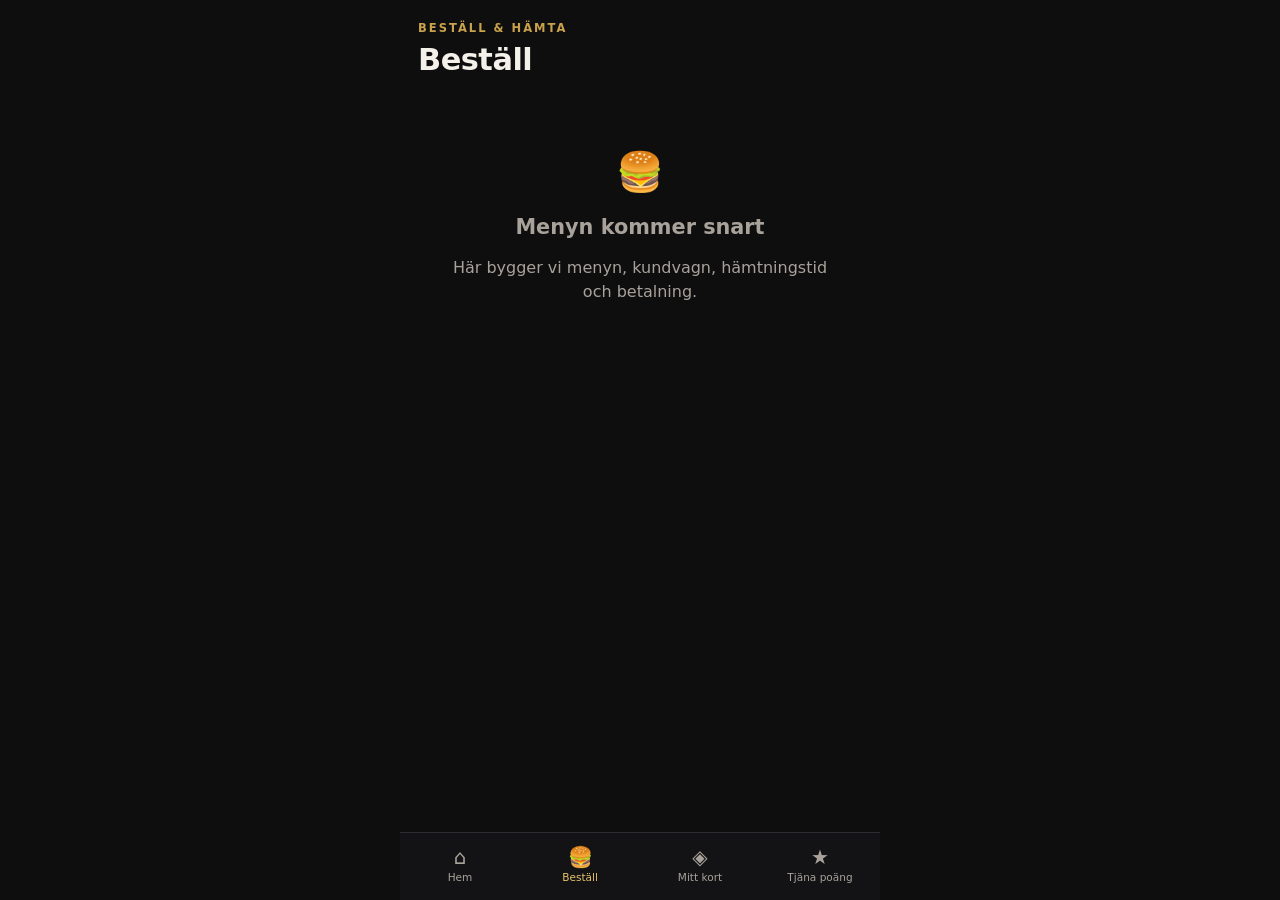
==== bestall.html @ a013df87 "Scaffold app: home page with countdown, bottom nav, base styles, stub pages" ====
<!DOCTYPE html>
<html lang="sv">
<head>
  <meta charset="UTF-8" />
  <meta name="viewport" content="width=device-width, initial-scale=1.0, viewport-fit=cover" />
  <meta name="theme-color" content="#0e0e0f" />
  <title>Beställ &middot; Djursholmsgrillen</title>
  <link rel="stylesheet" href="css/styles.css" />
</head>
<body>
  <main class="page">
    <div class="eyebrow">Beställ &amp; hämta</div>
    <h1>Beställ</h1>
    <div class="stub">
      <div class="big">🍔</div>
      <h2>Menyn kommer snart</h2>
      <p>Här bygger vi menyn, kundvagn, hämtningstid och betalning.</p>
    </div>
  </main>
  <script src="js/app.js"></script>
</body>
</html>
---- css/styles.css ----
/* Djursholmsgrillen — base styles (mobile-first) */

:root {
  --bg: #0e0e0f;
  --bg-elevated: #1a1a1c;
  --surface: #202023;
  --border: #2e2e32;
  --text: #f4f1ea;
  --text-muted: #a8a29a;
  --gold: #c9a24b;
  --gold-bright: #e6c268;
  --platinum: #cfd3d8;
  --black-tier: #1c1c1e;
  --accent: #d64545;
  --radius: 14px;
  --nav-height: 68px;
  --max-width: 480px;
  --font: "Segoe UI", system-ui, -apple-system, Roboto, Helvetica, Arial, sans-serif;
}

* { box-sizing: border-box; margin: 0; padding: 0; }

html, body {
  background: var(--bg);
  color: var(--text);
  font-family: var(--font);
  line-height: 1.5;
  -webkit-font-smoothing: antialiased;
}

body {
  max-width: var(--max-width);
  margin: 0 auto;
  padding-bottom: var(--nav-height);
  min-height: 100vh;
  position: relative;
}

a { color: inherit; text-decoration: none; }

.page { padding: 20px 18px 32px; }

/* ---------- Typography ---------- */
h1 { font-size: 1.9rem; font-weight: 700; letter-spacing: -0.5px; }
h2 { font-size: 1.3rem; font-weight: 600; margin-bottom: 12px; }
h3 { font-size: 1.05rem; font-weight: 600; }
.muted { color: var(--text-muted); }
.eyebrow {
  text-transform: uppercase;
  letter-spacing: 2px;
  font-size: 0.72rem;
  color: var(--gold);
  font-weight: 600;
}

/* ---------- Buttons ---------- */
.btn {
  display: inline-flex;
  align-items: center;
  justify-content: center;
  gap: 8px;
  padding: 14px 20px;
  border-radius: var(--radius);
  font-size: 1rem;
  font-weight: 600;
  border: none;
  cursor: pointer;
  width: 100%;
  transition: transform 0.08s ease, filter 0.15s ease;
}
.btn:active { transform: scale(0.98); }
.btn-primary { background: linear-gradient(135deg, var(--gold), var(--gold-bright)); color: #1a1400; }
.btn-secondary { background: var(--surface); color: var(--text); border: 1px solid var(--border); }
.btn:hover { filter: brightness(1.05); }

/* ---------- Cards ---------- */
.card {
  background: var(--surface);
  border: 1px solid var(--border);
  border-radius: var(--radius);
  padding: 18px;
  margin-bottom: 14px;
}

/* ---------- Hero ---------- */
.hero {
  text-align: center;
  padding: 40px 18px 28px;
  background:
    radial-gradient(120% 90% at 50% 0%, rgba(201,162,75,0.14), transparent 60%),
    var(--bg);
}
.hero .logo-mark {
  font-size: 2.4rem;
  font-weight: 800;
  letter-spacing: -1px;
  line-height: 1.1;
}
.hero .tagline { color: var(--text-muted); margin-top: 8px; font-size: 1rem; }

/* ---------- Countdown ---------- */
.countdown {
  display: flex;
  justify-content: center;
  gap: 10px;
  margin: 26px 0;
}
.countdown .unit {
  background: var(--bg-elevated);
  border: 1px solid var(--border);
  border-radius: 12px;
  padding: 12px 6px;
  min-width: 66px;
  text-align: center;
}
.countdown .num {
  font-size: 1.7rem;
  font-weight: 700;
  color: var(--gold-bright);
  font-variant-numeric: tabular-nums;
}
.countdown .label {
  font-size: 0.66rem;
  text-transform: uppercase;
  letter-spacing: 1px;
  color: var(--text-muted);
  margin-top: 4px;
}

.cta-stack { display: flex; flex-direction: column; gap: 12px; margin-top: 8px; }

/* ---------- Founders ---------- */
.founders { display: flex; gap: 14px; margin-top: 14px; }
.founder { flex: 1; text-align: center; }
.founder .avatar {
  width: 64px; height: 64px;
  border-radius: 50%;
  margin: 0 auto 8px;
  background: linear-gradient(135deg, var(--surface), var(--border));
  display: flex; align-items: center; justify-content: center;
  font-size: 1.4rem; font-weight: 700; color: var(--gold);
  border: 1px solid var(--border);
}

/* ---------- Bottom nav ---------- */
.bottom-nav {
  position: fixed;
  bottom: 0; left: 50%;
  transform: translateX(-50%);
  width: 100%;
  max-width: var(--max-width);
  height: var(--nav-height);
  background: rgba(20,20,22,0.96);
  backdrop-filter: blur(12px);
  border-top: 1px solid var(--border);
  display: flex;
  justify-content: space-around;
  align-items: center;
  z-index: 100;
}
.bottom-nav a {
  display: flex;
  flex-direction: column;
  align-items: center;
  gap: 3px;
  font-size: 0.66rem;
  color: var(--text-muted);
  flex: 1;
  padding: 6px 0;
}
.bottom-nav a .icon { font-size: 1.25rem; line-height: 1; }
.bottom-nav a.active { color: var(--gold-bright); }

/* ---------- Section spacing ---------- */
.section { margin-top: 26px; }
.divider { height: 1px; background: var(--border); margin: 24px 0; border: none; }

/* ---------- Coming soon stub ---------- */
.stub {
  text-align: center;
  padding: 60px 20px;
  color: var(--text-muted);
}
.stub .big { font-size: 2.4rem; margin-bottom: 12px; }
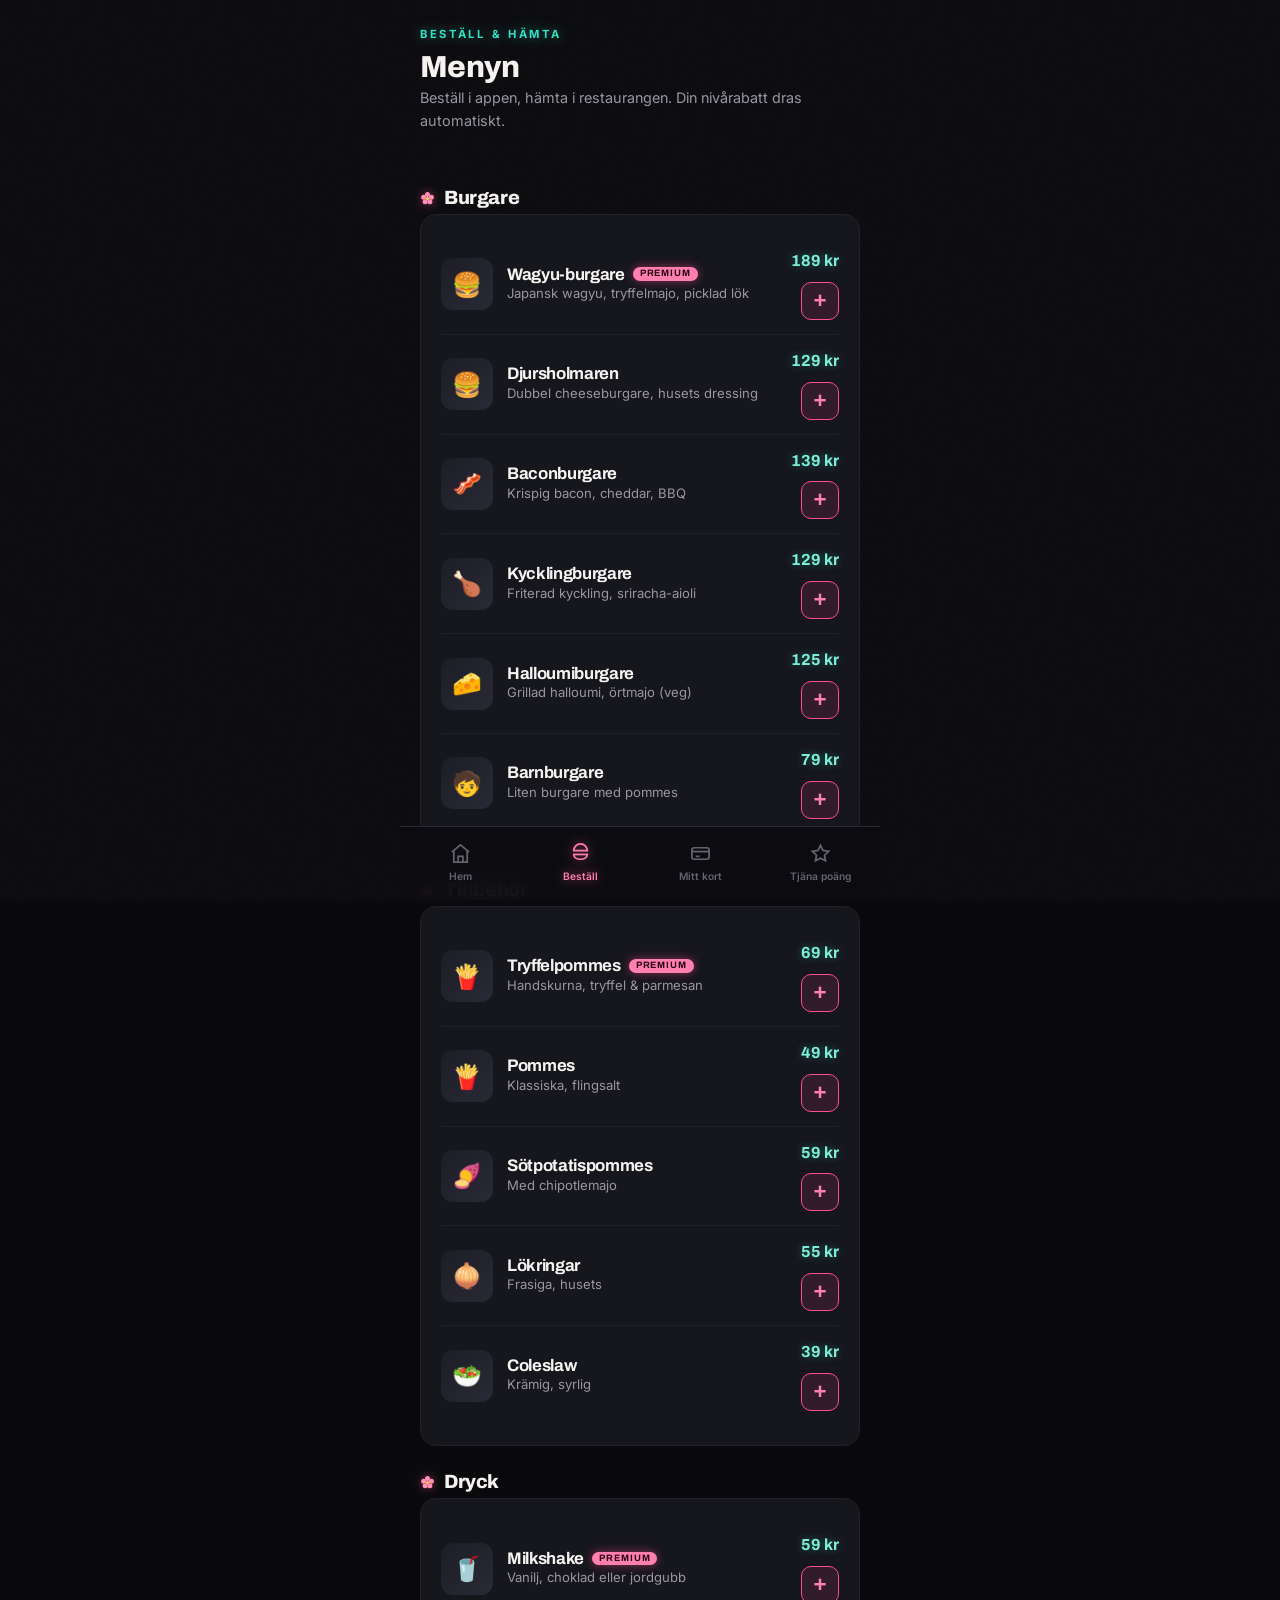
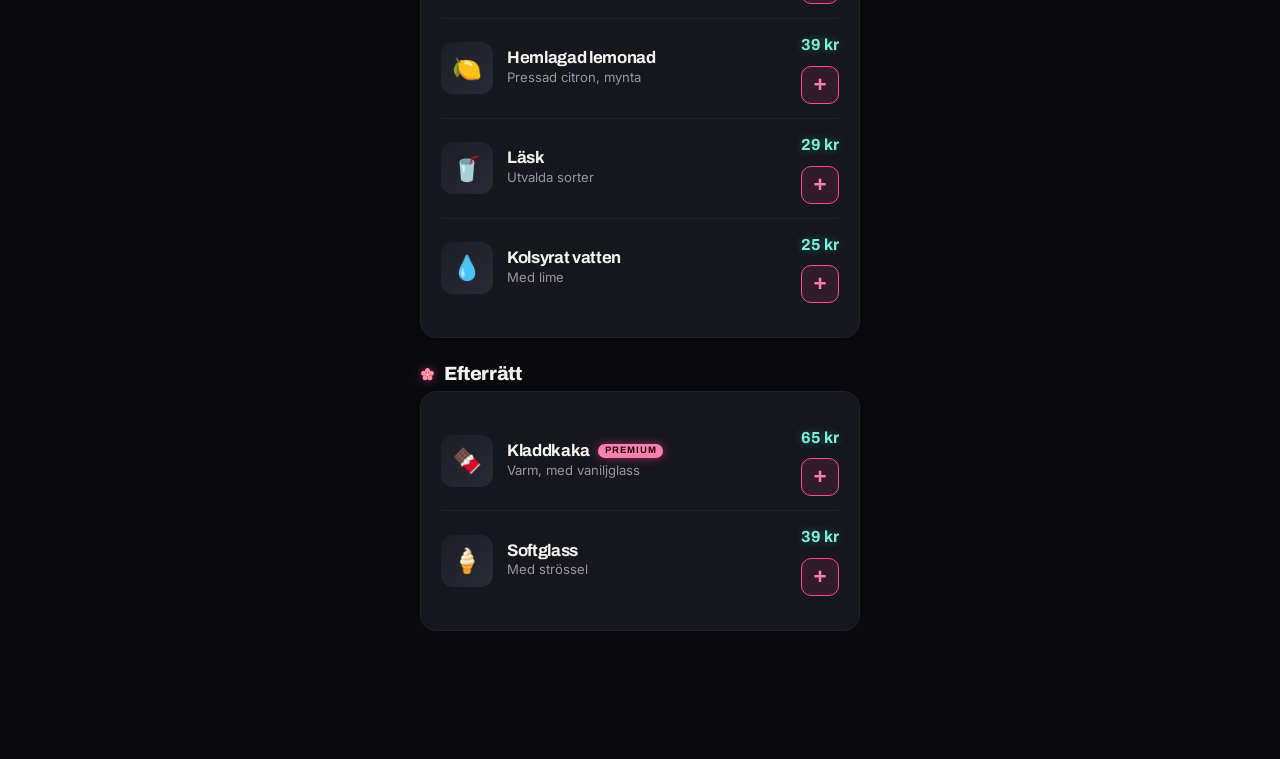
==== commit 3f819bbc: "Build all core screens (front-end): menu+cart+checkout, loyalty card, family, points, claims, bookin" ====
--- a/bestall.html
+++ b/bestall.html
@@ -3,20 +3,30 @@
 <head>
   <meta charset="UTF-8" />
   <meta name="viewport" content="width=device-width, initial-scale=1.0, viewport-fit=cover" />
-  <meta name="theme-color" content="#0e0e0f" />
-  <title>Beställ &middot; Djursholmsgrillen</title>
+  <meta name="theme-color" content="#0a0a0d" />
+  <title>Beställ · Djursholmsgrillen</title>
+  <link rel="preconnect" href="https://fonts.googleapis.com" />
+  <link rel="preconnect" href="https://fonts.gstatic.com" crossorigin />
   <link rel="stylesheet" href="css/styles.css" />
 </head>
 <body>
-  <main class="page">
+  <div class="petals" id="petals"></div>
+
+  <header class="page-head">
     <div class="eyebrow">Beställ &amp; hämta</div>
-    <h1>Beställ</h1>
-    <div class="stub">
-      <div class="big">🍔</div>
-      <h2>Menyn kommer snart</h2>
-      <p>Här bygger vi menyn, kundvagn, hämtningstid och betalning.</p>
-    </div>
-  </main>
+    <h1>Menyn</h1>
+    <p>Beställ i appen, hämta i restaurangen. Din nivårabatt dras automatiskt.</p>
+  </header>
+
+  <main class="page" id="menu"></main>
+
+  <a class="cart-bar hidden" id="cartBar" href="kassa.html">
+    <span><span class="cart-count" id="cartCount">0</span> i varukorgen</span>
+    <span id="cartSum">0 kr</span>
+  </a>
+
+  <script src="js/data.js"></script>
   <script src="js/app.js"></script>
+  <script src="js/bestall.js"></script>
 </body>
 </html>
--- a/css/styles.css
+++ b/css/styles.css
@@ -1,184 +1,463 @@
-/* Djursholmsgrillen — base styles (mobile-first) */
+/* ============================================================
+   Djursholmsgrillen — Design System (mobile-first)
+   Theme: Japanese izakaya — sakura + neon LED
+   ============================================================ */
+
+@import url("https://fonts.googleapis.com/css2?family=Archivo:wght@600;700;800;900&family=Inter:wght@400;500;600;700&display=swap");
 
 :root {
-  --bg: #0e0e0f;
-  --bg-elevated: #1a1a1c;
-  --surface: #202023;
-  --border: #2e2e32;
-  --text: #f4f1ea;
-  --text-muted: #a8a29a;
-  --gold: #c9a24b;
-  --gold-bright: #e6c268;
-  --platinum: #cfd3d8;
-  --black-tier: #1c1c1e;
-  --accent: #d64545;
-  --radius: 14px;
-  --nav-height: 68px;
+  /* Base — deep, warm near-black */
+  --bg: #0a0a0d;
+  --bg-2: #101015;
+  --surface: #16161d;
+  --surface-2: #1d1d26;
+  --border: #2a2a36;
+  --border-soft: #212129;
+  --text: #f5f2f0;
+  --text-muted: #9a95a3;
+  --text-dim: #67626f;
+
+  /* Neon LED accents */
+  --neon-pink: #ff4d8d;
+  --neon-pink-soft: #ff7fae;
+  --neon-jade: #34e0c4;
+  --neon-jade-soft: #7defd9;
+  --blossom: #ffc2d6;
+  --gold: #e7c979;      /* kept only for Guld tier */
+
+  /* Shape */
+  --radius: 16px;
+  --radius-lg: 22px;
+  --radius-sm: 10px;
+  --nav-height: 74px;
   --max-width: 480px;
-  --font: "Segoe UI", system-ui, -apple-system, Roboto, Helvetica, Arial, sans-serif;
+
+  /* Type */
+  --display: "Archivo", "Segoe UI", system-ui, sans-serif;
+  --body: "Inter", "Segoe UI", system-ui, sans-serif;
+
+  /* Motion */
+  --ease: cubic-bezier(0.22, 1, 0.36, 1);
+
+  /* Glow */
+  --glow-pink: 0 0 8px rgba(255,77,141,0.75), 0 0 22px rgba(255,77,141,0.5), 0 0 44px rgba(255,77,141,0.28);
+  --glow-jade: 0 0 8px rgba(52,224,196,0.7), 0 0 22px rgba(52,224,196,0.45), 0 0 40px rgba(52,224,196,0.25);
+  --shadow: 0 12px 42px rgba(0, 0, 0, 0.5);
 }
 
 * { box-sizing: border-box; margin: 0; padding: 0; }
-
-html, body {
+html { scroll-behavior: smooth; }
+
+body {
   background: var(--bg);
   color: var(--text);
-  font-family: var(--font);
-  line-height: 1.5;
+  font-family: var(--body);
+  line-height: 1.55;
   -webkit-font-smoothing: antialiased;
-}
-
-body {
+  text-rendering: optimizeLegibility;
   max-width: var(--max-width);
   margin: 0 auto;
   padding-bottom: var(--nav-height);
   min-height: 100vh;
   position: relative;
+  overflow-x: hidden;
+}
+body::after {
+  content: "";
+  position: fixed; inset: 0;
+  pointer-events: none; z-index: 1; opacity: 0.045;
+  background-image: url("data:image/svg+xml,%3Csvg xmlns='http://www.w3.org/2000/svg' width='120' height='120'%3E%3Cfilter id='n'%3E%3CfeTurbulence type='fractalNoise' baseFrequency='0.9' numOctaves='2'/%3E%3C/filter%3E%3Crect width='100%25' height='100%25' filter='url(%23n)'/%3E%3C/svg%3E");
 }
 
 a { color: inherit; text-decoration: none; }
-
-.page { padding: 20px 18px 32px; }
+.page { padding: 24px 20px 40px; position: relative; z-index: 2; }
 
 /* ---------- Typography ---------- */
-h1 { font-size: 1.9rem; font-weight: 700; letter-spacing: -0.5px; }
-h2 { font-size: 1.3rem; font-weight: 600; margin-bottom: 12px; }
-h3 { font-size: 1.05rem; font-weight: 600; }
+h1, h2, h3 { font-family: var(--display); letter-spacing: -0.02em; line-height: 1.05; }
+h1 { font-size: 2.1rem; font-weight: 800; }
+h2 { font-size: 1.5rem; font-weight: 800; margin-bottom: 14px; }
+h3 { font-size: 1.05rem; font-weight: 700; }
 .muted { color: var(--text-muted); }
 .eyebrow {
+  font-family: var(--body);
   text-transform: uppercase;
-  letter-spacing: 2px;
-  font-size: 0.72rem;
-  color: var(--gold);
-  font-weight: 600;
+  letter-spacing: 0.24em;
+  font-size: 0.7rem;
+  color: var(--neon-jade);
+  font-weight: 700;
+  text-shadow: 0 0 12px rgba(52,224,196,0.5);
 }
 
 /* ---------- Buttons ---------- */
 .btn {
-  display: inline-flex;
-  align-items: center;
-  justify-content: center;
-  gap: 8px;
-  padding: 14px 20px;
+  display: inline-flex; align-items: center; justify-content: center;
+  gap: 10px; padding: 16px 22px;
   border-radius: var(--radius);
-  font-size: 1rem;
-  font-weight: 600;
-  border: none;
-  cursor: pointer;
-  width: 100%;
-  transition: transform 0.08s ease, filter 0.15s ease;
-}
-.btn:active { transform: scale(0.98); }
-.btn-primary { background: linear-gradient(135deg, var(--gold), var(--gold-bright)); color: #1a1400; }
-.btn-secondary { background: var(--surface); color: var(--text); border: 1px solid var(--border); }
-.btn:hover { filter: brightness(1.05); }
+  font-family: var(--body); font-size: 1rem; font-weight: 700;
+  border: none; cursor: pointer; width: 100%;
+  transition: transform 0.12s var(--ease), box-shadow 0.25s var(--ease), filter 0.2s;
+}
+.btn:active { transform: scale(0.97); }
+.btn-primary {
+  background: linear-gradient(135deg, var(--neon-pink-soft), var(--neon-pink) 60%, #d62e6f);
+  color: #2a0512;
+  box-shadow: var(--glow-pink);
+}
+.btn-primary:hover { box-shadow: 0 0 12px rgba(255,77,141,0.9), 0 0 30px rgba(255,77,141,0.6), 0 0 60px rgba(255,77,141,0.35); }
+.btn-secondary { background: var(--surface-2); color: var(--text); border: 1px solid var(--border); }
+.btn-ghost {
+  background: rgba(255,255,255,0.03);
+  border: 1px solid var(--neon-jade);
+  color: var(--neon-jade-soft);
+  box-shadow: inset 0 0 12px rgba(52,224,196,0.12), 0 0 14px rgba(52,224,196,0.18);
+}
 
 /* ---------- Cards ---------- */
 .card {
   background: var(--surface);
-  border: 1px solid var(--border);
+  border: 1px solid var(--border-soft);
   border-radius: var(--radius);
-  padding: 18px;
+  padding: 20px;
   margin-bottom: 14px;
 }
 
-/* ---------- Hero ---------- */
+/* ============================================================
+   HERO
+   ============================================================ */
 .hero {
-  text-align: center;
-  padding: 40px 18px 28px;
-  background:
-    radial-gradient(120% 90% at 50% 0%, rgba(201,162,75,0.14), transparent 60%),
-    var(--bg);
-}
-.hero .logo-mark {
-  font-size: 2.4rem;
-  font-weight: 800;
-  letter-spacing: -1px;
-  line-height: 1.1;
-}
-.hero .tagline { color: var(--text-muted); margin-top: 8px; font-size: 1rem; }
-
-/* ---------- Countdown ---------- */
-.countdown {
-  display: flex;
-  justify-content: center;
-  gap: 10px;
-  margin: 26px 0;
-}
+  position: relative; z-index: 2;
+  min-height: 92vh;
+  display: flex; flex-direction: column; justify-content: flex-end;
+  padding: 0 22px 40px;
+  overflow: hidden; isolation: isolate;
+}
+.hero::before {
+  content: ""; position: absolute; inset: 0; z-index: -2;
+  background-image: var(--hero-img, none),
+    radial-gradient(70% 45% at 78% 12%, rgba(255,77,141,0.30), transparent 60%),
+    radial-gradient(80% 55% at 12% 88%, rgba(52,224,196,0.22), transparent 62%),
+    radial-gradient(120% 90% at 50% 120%, rgba(120,40,90,0.18), transparent 60%),
+    linear-gradient(180deg, #140b12 0%, #0a0a0d 72%);
+  background-size: cover; background-position: center;
+}
+.hero::after {
+  content: ""; position: absolute; inset: 0; z-index: -1;
+  background: linear-gradient(180deg, rgba(10,10,13,0.1) 0%, rgba(10,10,13,0.5) 60%, var(--bg) 100%);
+}
+
+/* sakura branch, top-right */
+.sakura-branch {
+  position: absolute; top: -10px; right: -20px;
+  width: 230px; height: 230px; z-index: -1;
+  opacity: 0.9; pointer-events: none;
+  filter: drop-shadow(0 0 10px rgba(255,77,141,0.35));
+}
+
+.hero .hero-eyebrow { margin-bottom: 16px; }
+.hero .wordmark {
+  font-family: var(--display); font-weight: 900;
+  font-size: clamp(2.3rem, 12.5vw, 3.1rem);
+  line-height: 0.9; letter-spacing: -0.035em; text-transform: uppercase;
+  text-shadow: 0 0 18px rgba(255,255,255,0.12);
+}
+.hero .wordmark .line-2 {
+  color: var(--neon-pink-soft);
+  display: block;
+  text-shadow: var(--glow-pink);
+}
+.hero .tagline { color: var(--text); opacity: 0.9; margin-top: 14px; font-size: 1.05rem; max-width: 22ch; }
+
+/* countdown */
+.countdown { display: flex; gap: 8px; margin: 26px 0 22px; }
 .countdown .unit {
-  background: var(--bg-elevated);
-  border: 1px solid var(--border);
-  border-radius: 12px;
-  padding: 12px 6px;
-  min-width: 66px;
-  text-align: center;
+  background: rgba(255,255,255,0.04);
+  border: 1px solid rgba(52,224,196,0.28);
+  box-shadow: inset 0 0 14px rgba(52,224,196,0.08), 0 0 12px rgba(52,224,196,0.1);
+  backdrop-filter: blur(8px);
+  border-radius: 12px; padding: 12px 4px; flex: 1; text-align: center;
 }
 .countdown .num {
-  font-size: 1.7rem;
-  font-weight: 700;
-  color: var(--gold-bright);
-  font-variant-numeric: tabular-nums;
-}
-.countdown .label {
-  font-size: 0.66rem;
-  text-transform: uppercase;
-  letter-spacing: 1px;
-  color: var(--text-muted);
-  margin-top: 4px;
-}
-
-.cta-stack { display: flex; flex-direction: column; gap: 12px; margin-top: 8px; }
+  font-family: var(--display); font-size: 1.6rem; font-weight: 800;
+  color: var(--neon-jade-soft); font-variant-numeric: tabular-nums;
+  text-shadow: 0 0 12px rgba(52,224,196,0.55);
+}
+.countdown .label { font-size: 0.6rem; text-transform: uppercase; letter-spacing: 0.12em; color: var(--text-muted); margin-top: 3px; }
+.opening-line { font-size: 0.85rem; color: var(--neon-pink-soft); font-weight: 600; text-shadow: 0 0 10px rgba(255,77,141,0.45); }
+
+/* open-now badge */
+.open-badge {
+  display: inline-flex; align-items: center; gap: 9px;
+  align-self: flex-start;
+  margin: 22px 0 4px;
+  padding: 9px 15px;
+  border-radius: 999px;
+  font-size: 0.85rem; font-weight: 600;
+  color: var(--neon-jade-soft);
+  background: rgba(52,224,196,0.08);
+  border: 1px solid rgba(52,224,196,0.4);
+  box-shadow: 0 0 16px rgba(52,224,196,0.18);
+}
+.open-badge .dot {
+  width: 9px; height: 9px; border-radius: 50%;
+  background: var(--neon-jade);
+  box-shadow: 0 0 8px var(--neon-jade), 0 0 14px var(--neon-jade);
+  animation: pulse 2s var(--ease) infinite;
+}
+@keyframes pulse { 0%,100%{opacity:1} 50%{opacity:0.4} }
+
+.cta-stack { display: flex; flex-direction: column; gap: 12px; margin-top: 20px; }
+
+.scroll-cue { position: absolute; bottom: 14px; left: 50%; transform: translateX(-50%); color: var(--neon-jade); font-size: 1.1rem; animation: bob 1.8s var(--ease) infinite; }
+@keyframes bob { 0%,100%{transform:translate(-50%,0)} 50%{transform:translate(-50%,6px)} }
+
+/* ---------- Falling petals ---------- */
+.petals { position: fixed; inset: 0; pointer-events: none; z-index: 3; overflow: hidden; max-width: var(--max-width); left: 50%; transform: translateX(-50%); }
+.petal {
+  position: absolute; top: -24px;
+  width: 12px; height: 12px;
+  background: radial-gradient(circle at 30% 30%, var(--blossom), var(--neon-pink) 90%);
+  border-radius: 12px 1px 12px 1px;
+  opacity: 0.85;
+  animation: fall linear infinite;
+  filter: drop-shadow(0 0 4px rgba(255,77,141,0.4));
+}
+@keyframes fall {
+  0%   { transform: translateY(-10vh) translateX(0) rotate(0deg); opacity: 0; }
+  10%  { opacity: 0.85; }
+  100% { transform: translateY(110vh) translateX(40px) rotate(360deg); opacity: 0; }
+}
+
+/* ============================================================
+   LOYALTY BAND
+   ============================================================ */
+.band {
+  position: relative; z-index: 2;
+  margin: 4px 14px 0; padding: 30px 22px;
+  border-radius: var(--radius-lg);
+  background: linear-gradient(135deg, #1b0c16, #170f1e 60%, #0f0d14);
+  border: 1px solid var(--neon-pink);
+  box-shadow: 0 0 20px rgba(255,77,141,0.22), inset 0 0 24px rgba(255,77,141,0.06);
+  overflow: hidden;
+}
+.band::before { content: ""; position: absolute; top: -40%; right: -20%; width: 240px; height: 240px; background: radial-gradient(circle, rgba(255,77,141,0.4), transparent 65%); }
+.band .eyebrow { margin-bottom: 10px; }
+.band h2 { font-size: 1.8rem; margin-bottom: 8px; }
+.band p { color: var(--text-muted); margin-bottom: 18px; }
+
+/* ============================================================
+   TIER CARDS
+   ============================================================ */
+.tier-scroll { display: flex; gap: 14px; overflow-x: auto; padding: 4px 20px 10px; scroll-snap-type: x mandatory; scrollbar-width: none; }
+.tier-scroll::-webkit-scrollbar { display: none; }
+.tier-card {
+  scroll-snap-align: center; min-width: 265px; height: 165px;
+  border-radius: 18px; padding: 20px;
+  display: flex; flex-direction: column; justify-content: space-between;
+  position: relative; overflow: hidden; box-shadow: var(--shadow);
+}
+.tier-card .tier-name { font-family: var(--display); font-weight: 800; font-size: 1.35rem; letter-spacing: 0.02em; }
+.tier-card .tier-disc { font-size: 0.85rem; opacity: 0.82; }
+.tier-card .tier-brand { font-size: 0.72rem; text-transform: uppercase; letter-spacing: 0.18em; opacity: 0.7; }
+.tier-card .chip { width: 34px; height: 26px; border-radius: 6px; background: linear-gradient(135deg, rgba(255,255,255,0.85), rgba(255,255,255,0.35)); opacity: 0.85; }
+.tier-card.guld { background: linear-gradient(135deg, #e7c979, #c9a24b 55%, #8a6b23); color: #2a2000; }
+.tier-card.platinum { background: linear-gradient(135deg, #eef1f4, #c3c9d0 55%, #9aa1a9); color: #23262b; }
+.tier-card.black { background: linear-gradient(135deg, #241722, #131117 60%, #050406); color: #f2eee5; border: 1px solid var(--neon-pink); box-shadow: 0 0 18px rgba(255,77,141,0.25); }
+.tier-card.black .tier-name { color: var(--neon-pink-soft); text-shadow: 0 0 12px rgba(255,77,141,0.6); }
+.tier-card::after { content: ""; position: absolute; top: -60%; left: -20%; width: 80%; height: 200%; background: linear-gradient(90deg, transparent, rgba(255,255,255,0.16), transparent); transform: rotate(20deg); }
+
+/* ============================================================
+   MENU TEASER
+   ============================================================ */
+.menu-item { display: flex; align-items: center; gap: 14px; padding: 14px 0; border-bottom: 1px solid var(--border-soft); }
+.menu-item:last-child { border-bottom: none; }
+.menu-item .thumb { width: 52px; height: 52px; border-radius: 12px; background: linear-gradient(135deg, var(--surface-2), var(--border)); display: flex; align-items: center; justify-content: center; font-size: 1.5rem; flex-shrink: 0; }
+.menu-item .info { flex: 1; min-width: 0; }
+.menu-item .info h3 { display: flex; align-items: center; gap: 8px; }
+.menu-item .info p { font-size: 0.82rem; color: var(--text-muted); }
+.menu-item .price { font-family: var(--display); font-weight: 700; color: var(--neon-jade-soft); white-space: nowrap; text-shadow: 0 0 10px rgba(52,224,196,0.4); }
+.tag-premium { font-size: 0.58rem; font-weight: 700; text-transform: uppercase; letter-spacing: 0.1em; color: #2a0512; background: var(--neon-pink-soft); padding: 2px 7px; border-radius: 20px; box-shadow: 0 0 10px rgba(255,77,141,0.5); }
 
 /* ---------- Founders ---------- */
-.founders { display: flex; gap: 14px; margin-top: 14px; }
+.founders { display: flex; gap: 14px; }
 .founder { flex: 1; text-align: center; }
 .founder .avatar {
-  width: 64px; height: 64px;
-  border-radius: 50%;
-  margin: 0 auto 8px;
-  background: linear-gradient(135deg, var(--surface), var(--border));
+  width: 70px; height: 70px; border-radius: 50%; margin: 0 auto 10px;
+  background: linear-gradient(135deg, var(--surface-2), var(--border));
   display: flex; align-items: center; justify-content: center;
-  font-size: 1.4rem; font-weight: 700; color: var(--gold);
-  border: 1px solid var(--border);
-}
-
-/* ---------- Bottom nav ---------- */
+  font-family: var(--display); font-size: 1.5rem; font-weight: 800; color: var(--neon-pink-soft);
+  border: 1px solid var(--neon-pink); box-shadow: 0 0 14px rgba(255,77,141,0.3);
+}
+
+/* ---------- Sections ---------- */
+.section { margin-top: 34px; position: relative; z-index: 2; }
+.section-head { display: flex; align-items: baseline; justify-content: space-between; margin-bottom: 4px; }
+.section-head h2 { display: flex; align-items: center; gap: 9px; }
+.section-head a { font-size: 0.82rem; color: var(--neon-jade); font-weight: 600; }
+/* small blossom bullet before section titles */
+.section h2::before {
+  content: "";
+  display: inline-block;
+  width: 16px; height: 16px;
+  margin-right: 9px;
+  vertical-align: -2px;
+  background-image: url("data:image/svg+xml,%3Csvg xmlns='http://www.w3.org/2000/svg' viewBox='-12 -12 24 24'%3E%3Cg fill='%23ff8fb4'%3E%3Ccircle r='4' cx='0' cy='-6.5'/%3E%3Ccircle r='4' cx='6.2' cy='-2'/%3E%3Ccircle r='4' cx='3.8' cy='5.3'/%3E%3Ccircle r='4' cx='-3.8' cy='5.3'/%3E%3Ccircle r='4' cx='-6.2' cy='-2'/%3E%3Ccircle r='2.6' cx='0' cy='0' fill='%23ffd24d'/%3E%3C/g%3E%3C/svg%3E");
+  background-size: contain; background-repeat: no-repeat;
+  filter: drop-shadow(0 0 5px rgba(255,77,141,0.5));
+}
+.section-head h2::before { margin-right: 0; }
+.divider { height: 1px; background: var(--border-soft); margin: 30px 0; border: none; }
+
+/* ---------- Footer ---------- */
+.site-footer { position: relative; z-index: 2; margin: 40px 14px 0; padding: 26px 20px; border-radius: var(--radius-lg); background: var(--bg-2); border: 1px solid var(--border-soft); text-align: center; }
+.site-footer .loc { font-family: var(--display); font-weight: 700; font-size: 1.1rem; color: var(--neon-pink-soft); text-shadow: 0 0 12px rgba(255,77,141,0.4); }
+.site-footer .small { font-size: 0.8rem; color: var(--text-muted); margin-top: 6px; }
+
+/* ---------- Scroll reveal ---------- */
+.reveal { opacity: 0; transform: translateY(24px); transition: opacity 0.7s var(--ease), transform 0.7s var(--ease); }
+.reveal.in { opacity: 1; transform: none; }
+
+/* ============================================================
+   BOTTOM NAV
+   ============================================================ */
 .bottom-nav {
-  position: fixed;
-  bottom: 0; left: 50%;
-  transform: translateX(-50%);
-  width: 100%;
-  max-width: var(--max-width);
-  height: var(--nav-height);
-  background: rgba(20,20,22,0.96);
-  backdrop-filter: blur(12px);
+  position: fixed; bottom: 0; left: 50%; transform: translateX(-50%);
+  width: 100%; max-width: var(--max-width); height: var(--nav-height);
+  background: rgba(13,13,17,0.92); backdrop-filter: blur(16px);
   border-top: 1px solid var(--border);
-  display: flex;
-  justify-content: space-around;
-  align-items: center;
-  z-index: 100;
-}
-.bottom-nav a {
-  display: flex;
-  flex-direction: column;
-  align-items: center;
-  gap: 3px;
-  font-size: 0.66rem;
-  color: var(--text-muted);
-  flex: 1;
-  padding: 6px 0;
-}
-.bottom-nav a .icon { font-size: 1.25rem; line-height: 1; }
-.bottom-nav a.active { color: var(--gold-bright); }
-
-/* ---------- Section spacing ---------- */
-.section { margin-top: 26px; }
-.divider { height: 1px; background: var(--border); margin: 24px 0; border: none; }
-
-/* ---------- Coming soon stub ---------- */
-.stub {
-  text-align: center;
-  padding: 60px 20px;
-  color: var(--text-muted);
-}
-.stub .big { font-size: 2.4rem; margin-bottom: 12px; }
+  display: flex; justify-content: space-around; align-items: center;
+  padding-bottom: env(safe-area-inset-bottom, 0); z-index: 100;
+}
+.bottom-nav a { display: flex; flex-direction: column; align-items: center; gap: 4px; font-size: 0.64rem; font-weight: 600; color: var(--text-dim); flex: 1; padding: 8px 0; transition: color 0.2s var(--ease); }
+.bottom-nav a svg { width: 23px; height: 23px; stroke: currentColor; fill: none; stroke-width: 1.8; }
+.bottom-nav a.active { color: var(--neon-pink-soft); filter: drop-shadow(0 0 6px rgba(255,77,141,0.6)); }
+
+/* ---------- Stub pages ---------- */
+.stub { text-align: center; padding: 70px 20px; color: var(--text-muted); position: relative; z-index: 2; }
+.stub .big { font-size: 2.6rem; margin-bottom: 14px; }
+.stub h2 { color: var(--text); }
+
+/* ============================================================
+   SHARED PAGE COMPONENTS
+   ============================================================ */
+
+/* page header */
+.page-head { position: relative; z-index: 2; padding: 26px 20px 6px; }
+.page-head .eyebrow { margin-bottom: 8px; }
+.page-head h1 { font-size: 1.9rem; }
+.page-head p { color: var(--text-muted); font-size: 0.9rem; margin-top: 4px; }
+
+/* menu category */
+.menu-cat-title {
+  font-family: var(--display); font-weight: 800; font-size: 1.2rem;
+  margin: 26px 0 6px; display: flex; align-items: center; gap: 9px;
+}
+.menu-cat-title::before {
+  content: ""; width: 15px; height: 15px; display: inline-block;
+  background-image: url("data:image/svg+xml,%3Csvg xmlns='http://www.w3.org/2000/svg' viewBox='-12 -12 24 24'%3E%3Cg fill='%23ff8fb4'%3E%3Ccircle r='4' cx='0' cy='-6.5'/%3E%3Ccircle r='4' cx='6.2' cy='-2'/%3E%3Ccircle r='4' cx='3.8' cy='5.3'/%3E%3Ccircle r='4' cx='-3.8' cy='5.3'/%3E%3Ccircle r='4' cx='-6.2' cy='-2'/%3E%3Ccircle r='2.6' cx='0' cy='0' fill='%23ffd24d'/%3E%3C/g%3E%3C/svg%3E");
+  background-size: contain; background-repeat: no-repeat;
+  filter: drop-shadow(0 0 5px rgba(255,77,141,0.5));
+}
+.menu-item .add-btn {
+  width: 38px; height: 38px; border-radius: 10px; flex-shrink: 0;
+  background: rgba(255,77,141,0.12); border: 1px solid var(--neon-pink);
+  color: var(--neon-pink-soft); font-size: 1.4rem; font-weight: 700;
+  display: flex; align-items: center; justify-content: center; cursor: pointer;
+  transition: transform 0.1s var(--ease), box-shadow 0.2s;
+}
+.menu-item .add-btn:active { transform: scale(0.9); }
+.menu-item .add-btn.in-cart { box-shadow: 0 0 12px rgba(255,77,141,0.5); }
+
+/* quantity stepper */
+.stepper { display: flex; align-items: center; gap: 12px; }
+.stepper button {
+  width: 30px; height: 30px; border-radius: 8px; cursor: pointer;
+  background: var(--surface-2); border: 1px solid var(--border); color: var(--text);
+  font-size: 1.1rem; display: flex; align-items: center; justify-content: center;
+}
+.stepper .qty { font-family: var(--display); font-weight: 700; min-width: 20px; text-align: center; }
+
+/* cart bar (sticky) */
+.cart-bar {
+  position: fixed; bottom: calc(var(--nav-height) + 14px); left: 50%; transform: translateX(-50%);
+  width: calc(100% - 32px); max-width: calc(var(--max-width) - 32px);
+  z-index: 90;
+  display: flex; align-items: center; justify-content: space-between; gap: 12px;
+  padding: 14px 18px; border-radius: 16px;
+  background: linear-gradient(135deg, var(--neon-pink-soft), var(--neon-pink) 60%, #d62e6f);
+  color: #2a0512; font-weight: 700;
+  box-shadow: var(--glow-pink);
+}
+.cart-bar.hidden { display: none; }
+.cart-bar .cart-count { background: rgba(0,0,0,0.2); padding: 3px 9px; border-radius: 999px; font-size: 0.85rem; }
+
+/* rows / lists */
+.row {
+  display: flex; align-items: center; justify-content: space-between; gap: 12px;
+  padding: 14px 0; border-bottom: 1px solid var(--border-soft);
+}
+.row:last-child { border-bottom: none; }
+.row .row-main { min-width: 0; }
+.row .row-title { font-weight: 600; }
+.row .row-sub { font-size: 0.8rem; color: var(--text-muted); }
+
+/* progress bar */
+.progress { height: 10px; border-radius: 999px; background: var(--surface-2); overflow: hidden; border: 1px solid var(--border-soft); }
+.progress > span { display: block; height: 100%; border-radius: 999px; background: linear-gradient(90deg, var(--neon-jade), var(--neon-pink)); box-shadow: 0 0 12px rgba(255,77,141,0.4); }
+.progress-label { display: flex; justify-content: space-between; font-size: 0.8rem; color: var(--text-muted); margin-bottom: 8px; }
+
+/* big points readout */
+.points-big { font-family: var(--display); font-weight: 900; font-size: 2.8rem; color: var(--neon-jade-soft); text-shadow: var(--glow-jade); line-height: 1; }
+
+/* toggle / check row */
+.check-row { display: flex; align-items: center; gap: 14px; padding: 15px 0; border-bottom: 1px solid var(--border-soft); }
+.check-row:last-child { border-bottom: none; }
+.check-row .check-main { flex: 1; min-width: 0; }
+.check-row .pts { font-family: var(--display); font-weight: 700; color: var(--neon-jade-soft); font-size: 0.9rem; }
+.checkbox {
+  width: 28px; height: 28px; border-radius: 8px; flex-shrink: 0; cursor: pointer;
+  border: 1px solid var(--border); background: var(--surface-2);
+  display: flex; align-items: center; justify-content: center; color: transparent;
+  transition: all 0.15s var(--ease);
+}
+.checkbox.done { background: var(--neon-jade); border-color: var(--neon-jade); color: #05201b; box-shadow: var(--glow-jade); }
+
+/* forms */
+.field { margin-bottom: 14px; }
+.field label { display: block; font-size: 0.8rem; color: var(--text-muted); margin-bottom: 6px; font-weight: 500; }
+.field input, .field select, .field textarea {
+  width: 100%; padding: 14px; border-radius: 12px;
+  background: var(--surface); border: 1px solid var(--border); color: var(--text);
+  font-family: var(--body); font-size: 1rem;
+}
+.field input:focus, .field select:focus, .field textarea:focus {
+  outline: none; border-color: var(--neon-jade); box-shadow: 0 0 0 3px rgba(52,224,196,0.15);
+}
+.field-row { display: flex; gap: 12px; }
+.field-row .field { flex: 1; }
+
+/* pills / chips select */
+.pill-group { display: flex; flex-wrap: wrap; gap: 8px; }
+.pill {
+  padding: 10px 14px; border-radius: 999px; cursor: pointer; font-size: 0.9rem;
+  background: var(--surface-2); border: 1px solid var(--border); color: var(--text);
+}
+.pill.selected { border-color: var(--neon-pink); color: var(--neon-pink-soft); box-shadow: 0 0 12px rgba(255,77,141,0.3); }
+
+/* confirmation / notice */
+.notice { text-align: center; padding: 40px 20px; }
+.notice .icon { font-size: 3rem; margin-bottom: 12px; filter: drop-shadow(0 0 12px rgba(52,224,196,0.5)); }
+
+/* badge */
+.badge { display: inline-block; font-size: 0.68rem; font-weight: 700; text-transform: uppercase; letter-spacing: 0.08em; padding: 3px 9px; border-radius: 999px; }
+.badge.pending { background: rgba(255,210,77,0.14); color: #ffd24d; border: 1px solid rgba(255,210,77,0.4); }
+.badge.done { background: rgba(52,224,196,0.12); color: var(--neon-jade-soft); border: 1px solid rgba(52,224,196,0.4); }
+
+/* small button */
+.btn-sm { width: auto; padding: 9px 16px; font-size: 0.85rem; border-radius: 10px; }
+.btn-row { display: flex; gap: 10px; }
+
+/* stat grid */
+.stat-grid { display: flex; gap: 12px; }
+.stat-grid .stat { flex: 1; text-align: center; background: var(--surface); border: 1px solid var(--border-soft); border-radius: 14px; padding: 16px 10px; }
+.stat .stat-num { font-family: var(--display); font-weight: 800; font-size: 1.5rem; color: var(--neon-pink-soft); }
+.stat .stat-label { font-size: 0.72rem; color: var(--text-muted); margin-top: 3px; }
